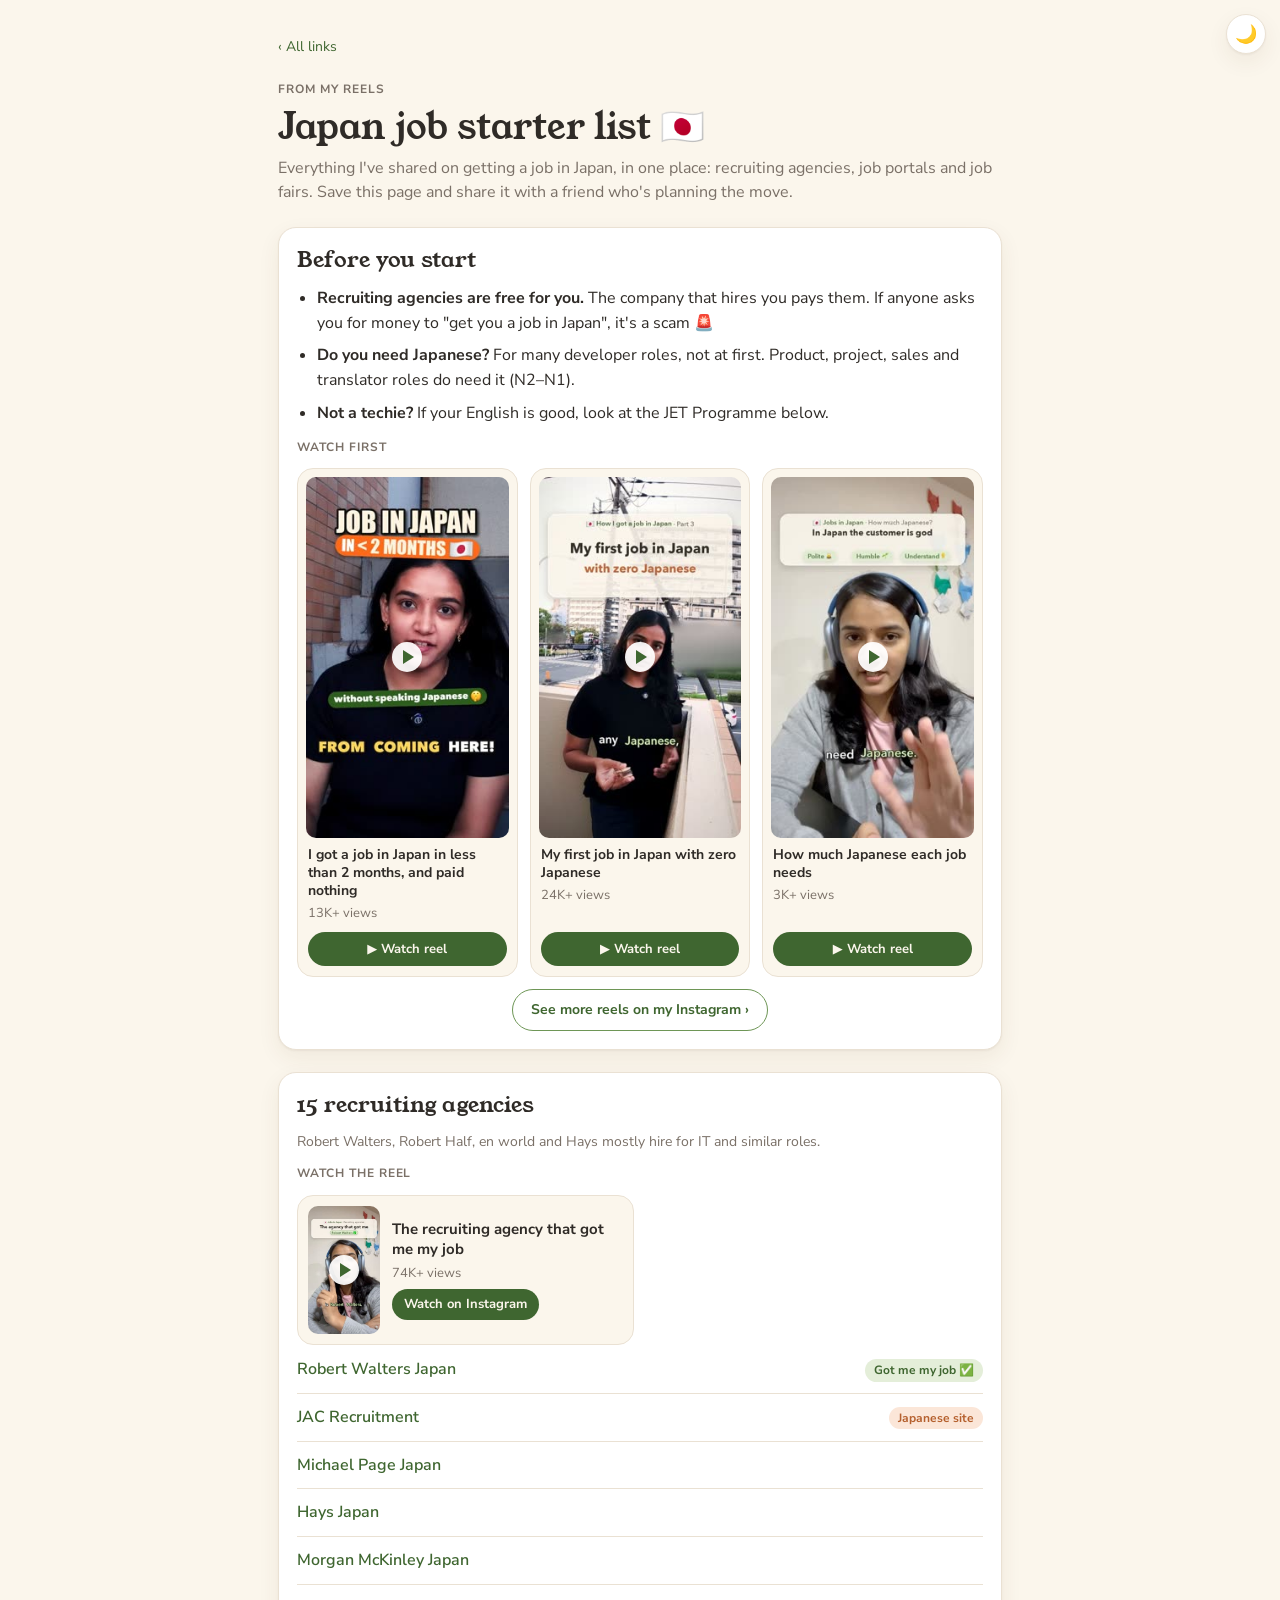
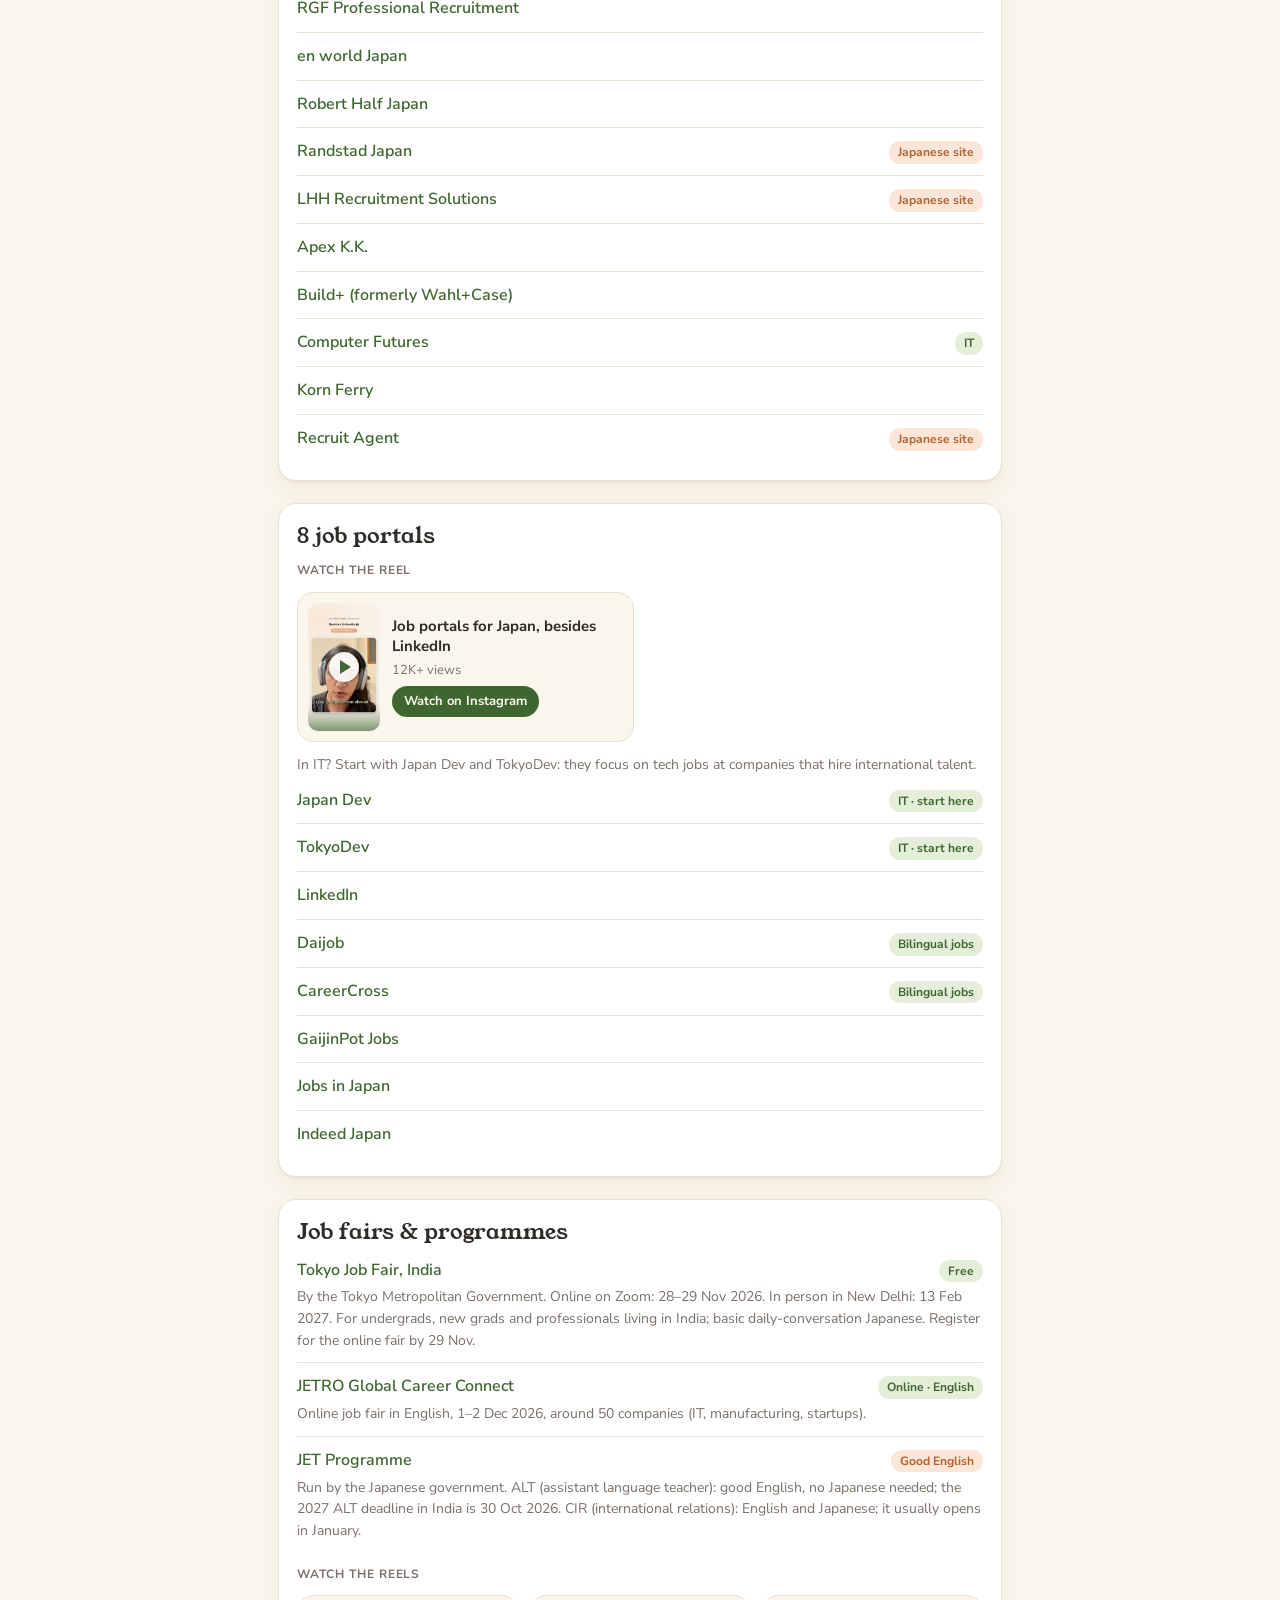
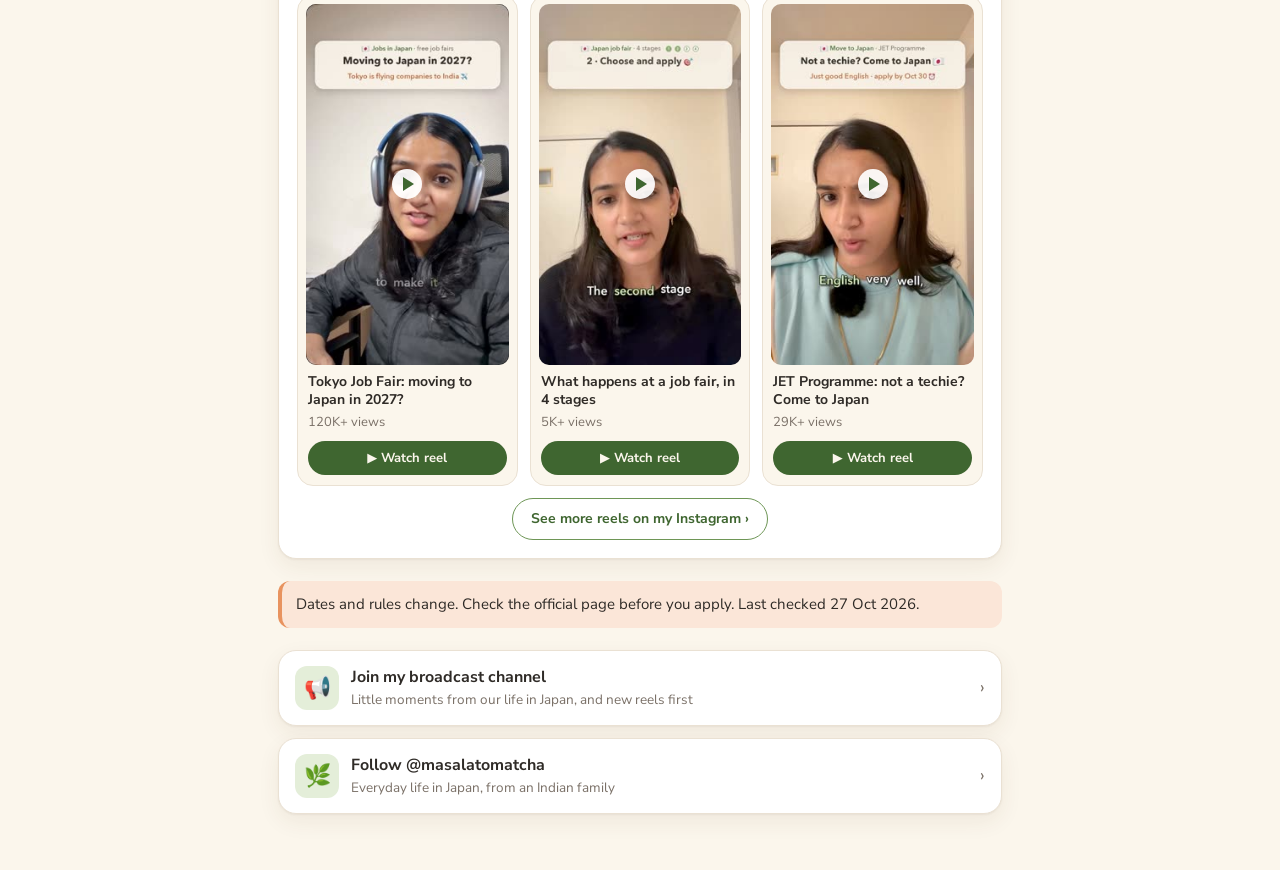
==== jobs.html @ db2bd395 "MasalaToMatcha link page and Japan job starter list Co-Authored-By: Claude Opus 5.5 <noreply@anthrop" ====
<!doctype html>
<html lang="en">
<head>
<meta charset="utf-8">
<meta name="viewport" content="width=device-width, initial-scale=1">
<title>Japan Job Starter List · MasalaToMatcha</title>
<meta name="description" content="A list for Indians looking for a job in Japan: 15 recruiting agencies, 8 job portals and upcoming job fairs, from @masalatomatcha's reels.">
<meta property="og:title" content="Japan Job Starter List">
<meta property="og:description" content="15 recruiting agencies, 8 job portals and upcoming job fairs.">
<meta property="og:image" content="avatar.jpg">
<link rel="icon" href="avatar.jpg">
<link rel="preconnect" href="https://fonts.googleapis.com">
<link rel="preconnect" href="https://fonts.gstatic.com" crossorigin>
<link rel="stylesheet" href="https://fonts.googleapis.com/css2?family=Nunito+Sans:opsz,wght@6..12,400;6..12,600;6..12,700&family=Young+Serif&display=swap">
<script>try { if (localStorage.getItem("theme") === "dark") document.documentElement.dataset.theme = "dark"; } catch {}</script>
<link rel="stylesheet" href="style.css">
<script src="analytics.js" defer></script>
</head>
<body>
<main class="page wide">
  <a class="back" href="index.html">‹ All links</a>

  <header style="display:grid; gap:8px">
    <span class="eyebrow">From my reels</span>
    <h1>Japan job starter list 🇯🇵</h1>
    <p class="muted">Everything I've shared on getting a job in Japan, in one place: recruiting agencies, job portals and
      job fairs. Save this page and share it with a friend who's planning the move.</p>
  </header>

  <section class="card">
    <h2>Before you start</h2>
    <ul class="rules">
      <li><b>Recruiting agencies are free for you.</b> The company that hires you pays them. If anyone asks you for money
        to "get you a job in Japan", it's a scam 🚨</li>
      <li><b>Do you need Japanese?</b> For many developer roles, not at first. Product, project, sales and translator
        roles do need it (N2–N1).</li>
      <li><b>Not a techie?</b> If your English is good, look at the JET Programme below.</li>
    </ul>
    <span class="watch-label">Watch first</span>
    <div class="reels poster">
      <a class="reel" href="https://www.instagram.com/reel/DeWdQTxzWyj/">
        <span class="thumb"><img src="reels/DeWdQTxzWyj.jpg" alt="" loading="lazy" width="72" height="128"><span class="play"></span></span>
        <span class="meta"><b>I got a job in Japan in less than 2 months, and paid nothing</b><span class="views">13K+ views</span><span class="watch">▶ Watch reel</span></span>
      </a>
      <a class="reel" href="https://www.instagram.com/reel/DeblXfXzBxU/">
        <span class="thumb"><img src="reels/DeblXfXzBxU.jpg" alt="" loading="lazy" width="72" height="128"><span class="play"></span></span>
        <span class="meta"><b>My first job in Japan with zero Japanese</b><span class="views">24K+ views</span><span class="watch">▶ Watch reel</span></span>
      </a>
      <a class="reel" href="https://www.instagram.com/reel/DemTF4gz4aX/">
        <span class="thumb"><img src="reels/DemTF4gz4aX.jpg" alt="" loading="lazy" width="72" height="128"><span class="play"></span></span>
        <span class="meta"><b>How much Japanese each job needs</b><span class="views">3K+ views</span><span class="watch">▶ Watch reel</span></span>
      </a>
    </div>
    <a class="more-reels" href="https://www.instagram.com/masalatomatcha/reels/">See more reels on my Instagram ›</a>
  </section>

  <section class="card" id="agencies">
    <h2>15 recruiting agencies</h2>
    <p class="muted small">Robert Walters, Robert Half, en world and Hays mostly hire for IT and similar roles.</p>
    <span class="watch-label">Watch the reel</span>
    <div class="reels">
      <a class="reel" href="https://www.instagram.com/reel/DeeWlKeTxt0/">
        <span class="thumb"><img src="reels/DeeWlKeTxt0.jpg" alt="" loading="lazy" width="72" height="128"><span class="play"></span></span>
        <span class="meta"><b>The recruiting agency that got me my job</b><span class="views">74K+ views</span><span class="watch">Watch on Instagram</span></span>
      </a>
    </div>
    <ol class="list">
      <li><a href="https://www.robertwalters.co.jp/en/">Robert Walters Japan</a><span class="tag">Got me my job ✅</span></li>
      <li><a href="https://www.jac-recruitment.jp/">JAC Recruitment</a><span class="tag peach">Japanese site</span></li>
      <li><a href="https://www.michaelpage.co.jp/en">Michael Page Japan</a></li>
      <li><a href="https://www.hays.co.jp/en">Hays Japan</a></li>
      <li><a href="https://www.morganmckinley.com/jp">Morgan McKinley Japan</a></li>
      <li><a href="https://www.rgf-professional.jp/en/">RGF Professional Recruitment</a></li>
      <li><a href="https://www.enworld.com/">en world Japan</a></li>
      <li><a href="https://www.roberthalf.com/jp/en">Robert Half Japan</a></li>
      <li><a href="https://www.randstad.co.jp/">Randstad Japan</a><span class="tag peach">Japanese site</span></li>
      <li><a href="https://www.lhh.com/ja-jp">LHH Recruitment Solutions</a><span class="tag peach">Japanese site</span></li>
      <li><a href="https://www.apexkk.com/en/">Apex K.K.</a></li>
      <li><a href="https://buildplus.io/">Build+ (formerly Wahl+Case)</a></li>
      <li><a href="https://www.computerfutures.com/ja-jp">Computer Futures</a><span class="tag">IT</span></li>
      <li><a href="https://www.kornferry.com/">Korn Ferry</a></li>
      <li><a href="https://www.r-agent.com/">Recruit Agent</a><span class="tag peach">Japanese site</span></li>
    </ol>
  </section>

  <section class="card" id="portals">
    <h2>8 job portals</h2>
    <span class="watch-label">Watch the reel</span>
    <div class="reels">
      <a class="reel" href="https://www.instagram.com/reel/DeuCCbTTXy9/">
        <span class="thumb"><img src="reels/DeuCCbTTXy9.jpg" alt="" loading="lazy" width="72" height="128"><span class="play"></span></span>
        <span class="meta"><b>Job portals for Japan, besides LinkedIn</b><span class="views">12K+ views</span><span class="watch">Watch on Instagram</span></span>
      </a>
    </div>
    <p class="muted small">In IT? Start with Japan Dev and TokyoDev: they focus on tech jobs at companies that hire international talent.</p>
    <ul class="list">
      <li><a href="https://japan-dev.com/">Japan Dev</a><span class="tag">IT · start here</span></li>
      <li><a href="https://www.tokyodev.com/">TokyoDev</a><span class="tag">IT · start here</span></li>
      <li><a href="https://www.linkedin.com/jobs/">LinkedIn</a></li>
      <li><a href="https://www.daijob.com/en/">Daijob</a><span class="tag">Bilingual jobs</span></li>
      <li><a href="https://www.careercross.com/en">CareerCross</a><span class="tag">Bilingual jobs</span></li>
      <li><a href="https://jobs.gaijinpot.com/">GaijinPot Jobs</a></li>
      <li><a href="https://jobsinjapan.com/">Jobs in Japan</a></li>
      <li><a href="https://jp.indeed.com/">Indeed Japan</a></li>
    </ul>
  </section>

  <section class="card" id="fairs">
    <h2>Job fairs &amp; programmes</h2>
    <ul class="list">
      <li><a href="https://tcg.metro.tokyo.lg.jp/person-indi">Tokyo Job Fair, India</a><span class="tag">Free</span>
        <span class="note">By the Tokyo Metropolitan Government. Online on Zoom: 28–29 Nov 2026. In person in New Delhi:
          13 Feb 2027. For undergrads, new grads and professionals living in India; basic daily-conversation Japanese.
          Register for the online fair by 29 Nov.</span></li>
      <li><a href="https://www.jetro.go.jp/en/events/">JETRO Global Career Connect</a><span class="tag">Online · English</span>
        <span class="note">Online job fair in English, 1–2 Dec 2026, around 50 companies (IT, manufacturing, startups).</span></li>
      <li><a href="https://www.in.emb-japan.go.jp/Jet-Programme">JET Programme</a><span class="tag peach">Good English</span>
        <span class="note">Run by the Japanese government. ALT (assistant language teacher): good English, no Japanese
          needed; the 2027 ALT deadline in India is 30 Oct 2026. CIR (international relations): English and Japanese;
          it usually opens in January.</span></li>
    </ul>
    <span class="watch-label">Watch the reels</span>
    <div class="reels poster">
      <a class="reel" href="https://www.instagram.com/reel/De1mpiJTy8b/">
        <span class="thumb"><img src="reels/De1mpiJTy8b.jpg" alt="" loading="lazy" width="72" height="128"><span class="play"></span></span>
        <span class="meta"><b>Tokyo Job Fair: moving to Japan in 2027?</b><span class="views">120K+ views</span><span class="watch">▶ Watch reel</span></span>
      </a>
      <a class="reel" href="https://www.instagram.com/reel/De9SPQ_Sz_m/">
        <span class="thumb"><img src="reels/De9SPQ_Sz_m.jpg" alt="" loading="lazy" width="72" height="128"><span class="play"></span></span>
        <span class="meta"><b>What happens at a job fair, in 4 stages</b><span class="views">5K+ views</span><span class="watch">▶ Watch reel</span></span>
      </a>
      <a class="reel" href="https://www.instagram.com/reel/De6i4z8TVKn/">
        <span class="thumb"><img src="reels/De6i4z8TVKn.jpg" alt="" loading="lazy" width="72" height="128"><span class="play"></span></span>
        <span class="meta"><b>JET Programme: not a techie? Come to Japan</b><span class="views">29K+ views</span><span class="watch">▶ Watch reel</span></span>
      </a>
    </div>
    <a class="more-reels" href="https://www.instagram.com/masalatomatcha/reels/">See more reels on my Instagram ›</a>
  </section>

  <div class="callout">Dates and rules change. Check the official page before you apply. Last checked 27 Oct 2026.</div>

  <section class="links" aria-label="More">
    <a class="link" id="channel-link" href="https://www.instagram.com/channel/Rrvq-1swxfAt-TYS/">
      <span class="ico" aria-hidden="true">📢</span>
      <span><b>Join my broadcast channel</b><span>Little moments from our life in Japan, and new reels first</span></span>
      <span class="go" aria-hidden="true">›</span>
    </a>
    <a class="link" href="https://www.instagram.com/masalatomatcha/">
      <span class="ico" aria-hidden="true">🌿</span>
      <span><b>Follow @masalatomatcha</b><span>Everyday life in Japan, from an Indian family</span></span>
      <span class="go" aria-hidden="true">›</span>
    </a>
  </section>
</main>
<button class="theme" type="button" id="theme" aria-label="Switch to dark mode">🌙</button>
<script>
  // Light by default; the button switches to dark and back, remembered on this device.
  const themeBtn = document.getElementById("theme");
  const showTheme = () => { const dark = document.documentElement.dataset.theme === "dark";
    themeBtn.textContent = dark ? "☀️" : "🌙"; themeBtn.setAttribute("aria-label", dark ? "Switch to light mode" : "Switch to dark mode"); };
  themeBtn.addEventListener("click", () => {
    const dark = document.documentElement.dataset.theme !== "dark";
    if (dark) document.documentElement.dataset.theme = "dark"; else delete document.documentElement.dataset.theme;
    try { localStorage.setItem("theme", dark ? "dark" : "light"); } catch {}
    showTheme();
  });
  showTheme();
</script>
</body>
</html>
---- style.css ----
/* MasalaToMatcha link pages. Her brand: cream paper, white cards, sage and peach, soft and calm. */
:root {
  --paper: #FBF6EC;
  --card: #FFFFFF;
  --ink: #2F2B27;
  --muted: #7A7067;
  --line: #EAE1D3;
  --sage: #6E9656;
  --sage-deep: #3F6630;
  --sage-soft: #E4EED9;
  --peach: #E8935F;
  --peach-deep: #B5602E;
  --peach-soft: #FBE6D8;
  --shadow: 0 1px 2px rgba(80, 60, 30, .06), 0 8px 22px rgba(80, 60, 30, .07);
  --f-body: "Avenir Next", "Nunito Sans", "Segoe UI", system-ui, sans-serif;
  --f-display: "Young Serif", Georgia, serif;
  color-scheme: light;
}
/* light by default; the toggle sets data-theme="dark" */
:root[data-theme="dark"] {
  --paper: #1C1F1A; --card: #262A23; --ink: #EFE9DF; --muted: #A89F93; --line: #383D33;
  --sage: #94BC79; --sage-deep: #B9D8A3; --sage-soft: #2E3A27; --peach: #F0A877; --peach-deep: #F5BE98;
  --peach-soft: #3D2E24; --shadow: 0 1px 2px rgba(0, 0, 0, .35); color-scheme: dark;
}
* { box-sizing: border-box; }
html { -webkit-text-size-adjust: 100%; }
body { margin: 0; background: var(--paper); color: var(--ink); font: 16px/1.55 var(--f-body); }
a { color: var(--sage-deep); }
:focus-visible { outline: 2px solid var(--sage); outline-offset: 3px; border-radius: 6px; }
.page { max-width: 560px; margin: 0 auto; padding: 36px 18px 56px; display: grid; gap: 22px; }
.page.wide { max-width: 760px; }
h1, h2, h3 { margin: 0; text-wrap: balance; }
h1 { font: 400 clamp(28px, 7vw, 36px)/1.15 var(--f-display); }
h2 { font: 400 22px/1.25 var(--f-display); }
h3 { font-size: 16px; }
p { margin: 0; }
.muted { color: var(--muted); }
.small { font-size: 14px; }
.eyebrow { font-size: 12px; font-weight: 700; letter-spacing: .08em; text-transform: uppercase; color: var(--muted); }

/* profile header */
.hero { display: grid; justify-items: center; text-align: center; gap: 10px; }
.avatar { width: 112px; height: 112px; border-radius: 50%; object-fit: cover; border: 4px solid var(--card); box-shadow: var(--shadow); }
.handle { font-weight: 700; color: var(--sage-deep); }
.tagline { color: var(--muted); max-width: 34ch; }
.welcome { max-width: 40ch; font-size: 15px; line-height: 1.6; background: var(--card); border: 1px solid var(--line);
  border-radius: 16px; padding: 12px 16px; box-shadow: var(--shadow); }

/* link buttons */
.links { display: grid; gap: 12px; }
.link { display: grid; grid-template-columns: 44px 1fr auto; align-items: center; gap: 12px; padding: 14px 16px; background: var(--card);
  border: 1px solid var(--line); border-radius: 18px; box-shadow: var(--shadow); text-decoration: none; color: var(--ink);
  transition: transform .15s ease, border-color .15s ease; }
.link:hover { transform: translateY(-1px); border-color: var(--sage); }
@media (prefers-reduced-motion: reduce) { .link { transition: none; } .link:hover { transform: none; } }
.link .ico { width: 44px; height: 44px; border-radius: 12px; display: grid; place-items: center; font-size: 22px; background: var(--sage-soft); }
.link.peach .ico { background: var(--peach-soft); }
.link b { display: block; font-size: 16px; color: var(--ink); }
.link span { display: block; font-size: 13.5px; color: var(--muted); }
.link .go { color: var(--muted); font-size: 18px; }
.theme { position: fixed; top: max(14px, env(safe-area-inset-top, 0px)); right: max(14px, env(safe-area-inset-right, 0px));
  width: 40px; height: 40px; border-radius: 50%; border: 1px solid var(--line); background: var(--card); color: var(--ink);
  font-size: 18px; cursor: pointer; box-shadow: var(--shadow); display: grid; place-items: center; z-index: 5; }
.theme:hover { border-color: var(--sage); }
.link.feature { border-color: var(--sage); }

.copy { display: flex; flex-wrap: wrap; align-items: center; justify-content: center; gap: 8px; font-size: 14px; }
.copy code { font: 600 14px/1 var(--f-body); background: var(--card); border: 1px solid var(--line); padding: 7px 10px; border-radius: 10px; user-select: all; }
.btn { border: 1px solid var(--line); background: var(--card); color: var(--ink); border-radius: 999px; padding: 7px 14px; font: 600 14px var(--f-body); cursor: pointer; }
.btn:hover { border-color: var(--sage); }
.actions { display: flex; flex-wrap: wrap; justify-content: center; gap: 10px; margin-top: 4px; }
.actions .btn { padding: 10px 20px; font-size: 15px; text-decoration: none; }
.btn.primary { background: var(--sage-deep); border-color: var(--sage-deep); color: var(--paper); }
.btn.primary:hover { filter: brightness(1.08); }
footer { text-align: center; font-size: 13px; color: var(--muted); }

/* content pages */
.back { font-size: 14px; text-decoration: none; }
.card { background: var(--card); border: 1px solid var(--line); border-radius: 18px; padding: 18px; box-shadow: var(--shadow); display: grid; gap: 12px; }
.rules { margin: 0; padding-left: 20px; display: grid; gap: 8px; }
.list { list-style: none; margin: 0; padding: 0; display: grid; }
.list li { display: grid; grid-template-columns: 1fr auto; gap: 4px 12px; padding: 11px 0; border-top: 1px solid var(--line); align-items: baseline; }
.list li:first-child { border-top: 0; padding-top: 0; }
.list .note { grid-column: 1 / -1; font-size: 14px; color: var(--muted); }
.list a { font-weight: 600; text-decoration: none; }
.list a:hover { text-decoration: underline; }
.tag { font-size: 12px; font-weight: 700; border-radius: 999px; padding: 2px 9px; white-space: nowrap; background: var(--sage-soft); color: var(--sage-deep); }
.tag.peach { background: var(--peach-soft); color: var(--peach-deep); }
.callout { border-left: 4px solid var(--peach); background: var(--peach-soft); border-radius: 12px; padding: 12px 14px; font-size: 15px; }

/* media kit */
.stats { display: grid; grid-template-columns: repeat(auto-fit, minmax(140px, 1fr)); gap: 1px; background: var(--line); border: 1px solid var(--line); border-radius: 18px; overflow: hidden; }
.stat { background: var(--card); padding: 14px 16px; display: grid; gap: 2px; }
.stat .v { font: 400 28px/1.1 var(--f-display); font-variant-numeric: tabular-nums; }
.stat .l { font-size: 13px; color: var(--muted); }
.grid2 { display: grid; grid-template-columns: repeat(auto-fit, minmax(min(100%, 300px), 1fr)); gap: 16px; }
.chips { display: flex; flex-wrap: wrap; gap: 8px; }
.chips span { background: var(--sage-soft); color: var(--sage-deep); border-radius: 999px; padding: 5px 12px; font-size: 14px; font-weight: 600; }
.top { list-style: none; margin: 0; padding: 0; display: grid; gap: 8px; }
.top li { display: grid; grid-template-columns: 1fr auto; gap: 10px; align-items: baseline; }
.top b { font-variant-numeric: tabular-nums; }

/* reel cards: thumbnail + play, title, views, a clear Watch button */
.reels { display: grid; grid-template-columns: repeat(auto-fill, minmax(min(100%, 230px), 1fr)); gap: 12px; }
.reel { display: grid; grid-template-columns: 72px 1fr; gap: 12px; align-items: center; padding: 10px; border-radius: 16px;
  background: var(--paper); border: 1px solid var(--line); text-decoration: none; color: var(--ink);
  transition: transform .15s ease, border-color .15s ease; }
.reel:hover { transform: translateY(-1px); border-color: var(--sage); }
@media (prefers-reduced-motion: reduce) { .reel { transition: none; } .reel:hover { transform: none; } }
.reel .thumb { position: relative; width: 72px; aspect-ratio: 9 / 16; border-radius: 10px; overflow: hidden; background: var(--line); }
.reel .thumb img { width: 100%; height: 100%; object-fit: cover; display: block; }
.reel .play { position: absolute; inset: 0; display: grid; place-items: center; }
.reel .play::before { content: ""; width: 30px; height: 30px; border-radius: 50%; background: rgba(255, 255, 255, .92);
  box-shadow: 0 2px 8px rgba(0, 0, 0, .25); }
.reel .play::after { content: ""; position: absolute; border-style: solid; border-width: 7px 0 7px 11px;
  border-color: transparent transparent transparent #3F6630; margin-left: 3px; }
.reel .meta { display: grid; gap: 4px; min-width: 0; }
.reel b { font-size: 15px; line-height: 1.3; color: var(--ink); }
.reel .views { font-size: 13px; color: var(--muted); }
.reel .watch { justify-self: start; margin-top: 2px; background: var(--sage-deep); color: var(--paper); border-radius: 999px;
  padding: 5px 12px; font-size: 13px; font-weight: 700; }
.watch-label { font-size: 12px; font-weight: 700; letter-spacing: .08em; text-transform: uppercase; color: var(--muted); }
.series h2 { text-align: center; }

/* rows of several reels: poster cards (cover on top). Phones: a row you swipe; wider screens: 3 across */
.reel .watch { white-space: nowrap; }
.reels.poster { grid-template-columns: none; grid-auto-flow: column; grid-auto-columns: minmax(148px, 46%);
  overflow-x: auto; scroll-snap-type: x mandatory; padding-bottom: 6px; scrollbar-width: thin; }
.reels.poster .reel { grid-template-columns: 1fr; grid-template-rows: auto 1fr; align-items: stretch; gap: 8px; padding: 8px; scroll-snap-align: start; min-width: 0; }
.reels.poster .reel .thumb { width: 100%; }
.reels.poster .reel .meta { display: flex; flex-direction: column; gap: 3px; padding: 0 2px 2px; }
.reels.poster .reel b { font-size: 14px; }
.reels.poster .reel .watch { align-self: stretch; text-align: center; margin-top: auto; padding: 7px 8px; overflow: hidden; text-overflow: ellipsis; }
.reels.poster .reel .views { margin-bottom: 6px; }
@media (min-width: 560px) {
  .reels.poster { grid-auto-flow: row; grid-template-columns: repeat(3, 1fr); grid-auto-columns: auto; overflow: visible; padding-bottom: 0; }
}
.more-reels { justify-self: center; display: inline-flex; align-items: center; gap: 6px; padding: 9px 18px; border-radius: 999px;
  border: 1px solid var(--sage); color: var(--sage-deep); background: var(--card); font-weight: 700; font-size: 14px; text-decoration: none; }
.more-reels:hover { background: var(--sage-soft); }
.series { justify-items: stretch; }
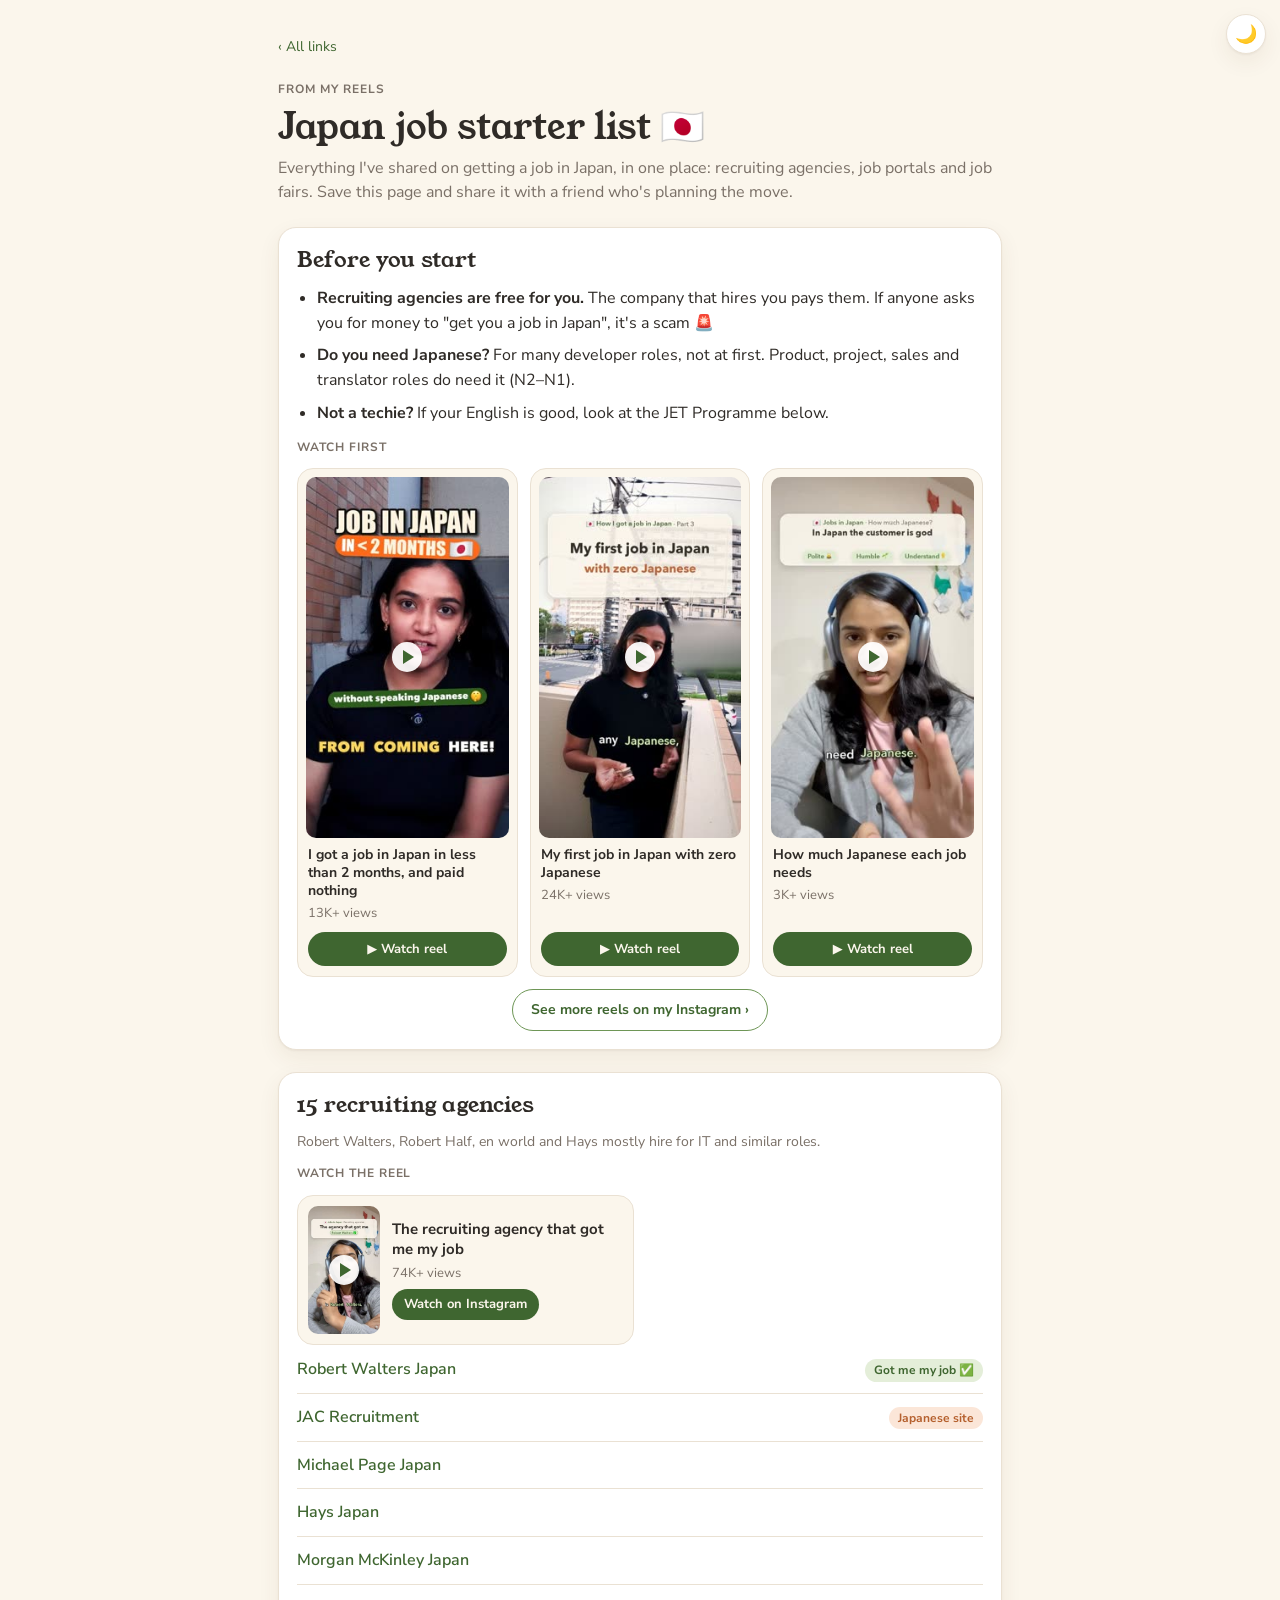
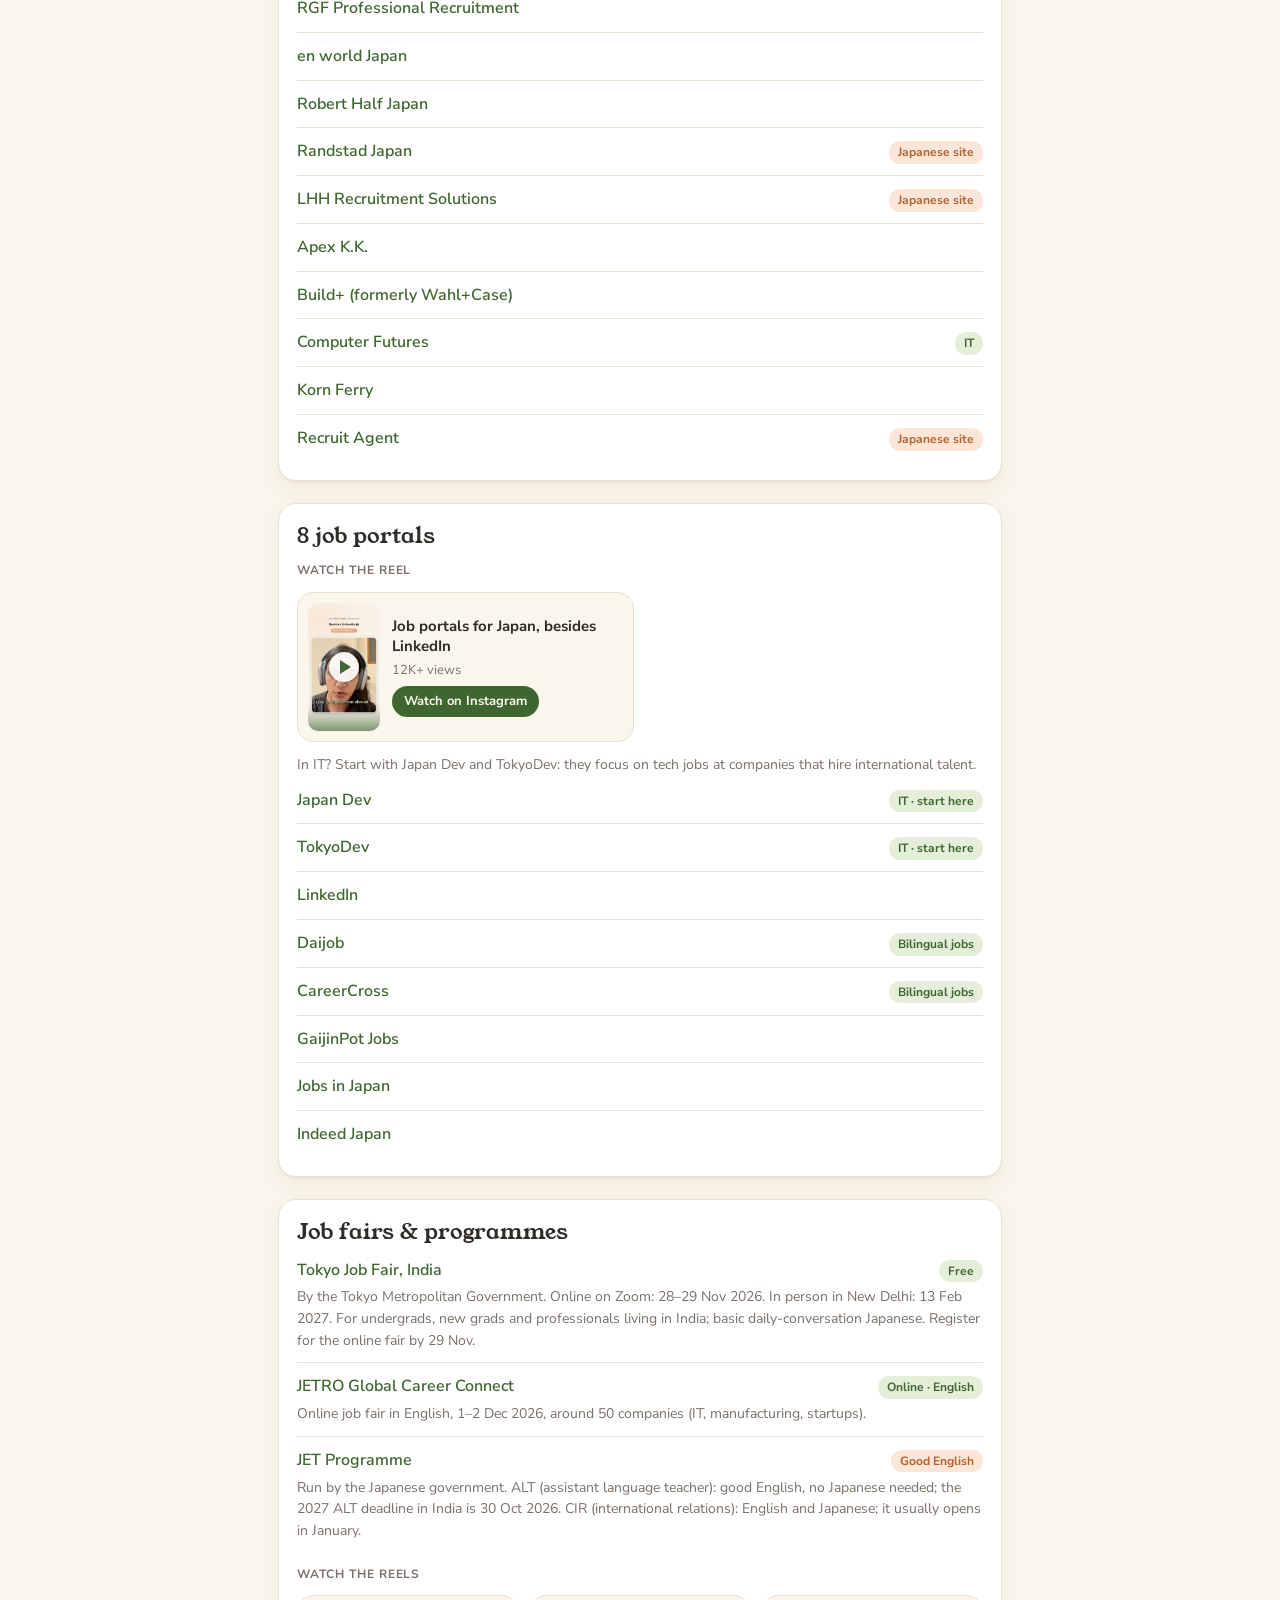
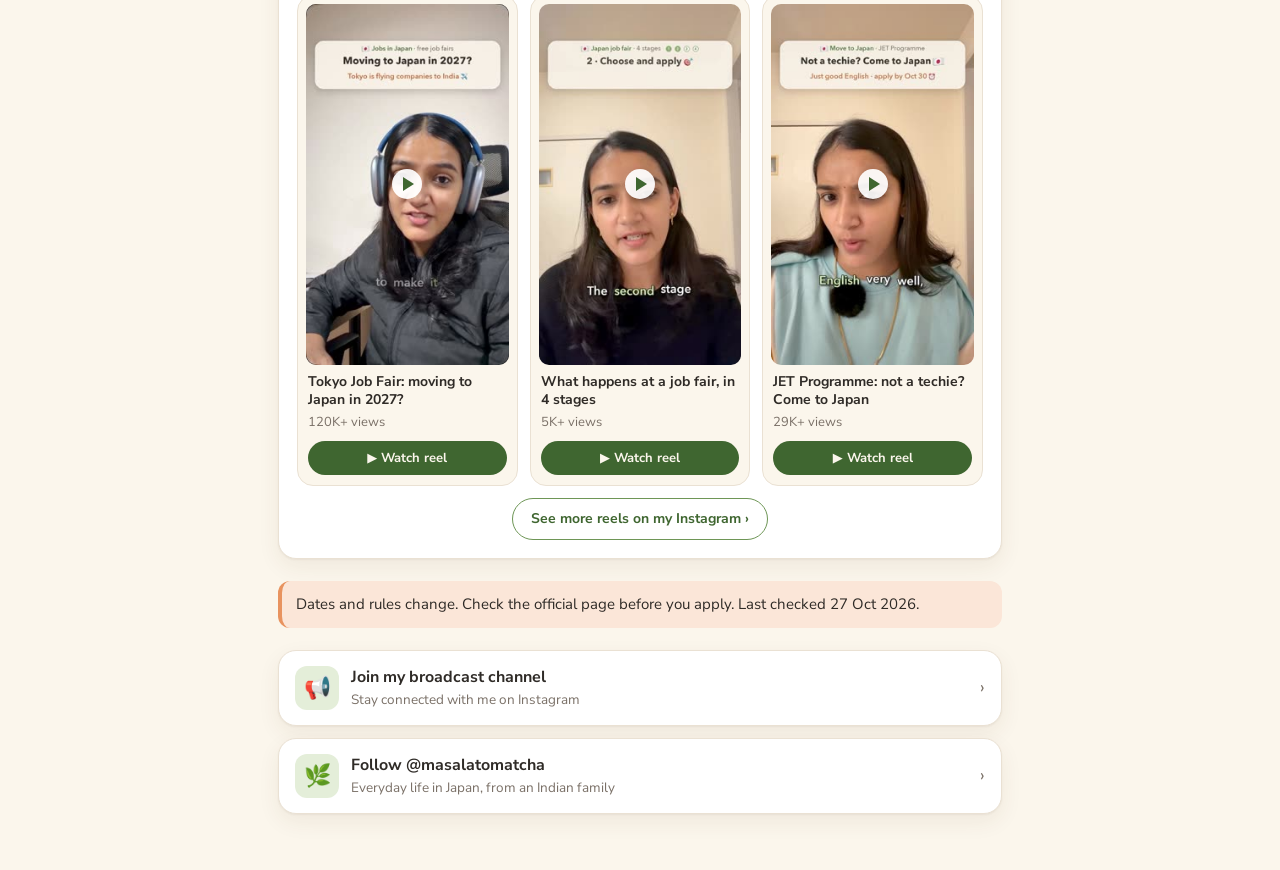
==== commit 885e2558: "Plain broadcast channel line; note how to publish Co-Authored-By: Claude Opus 5.5 <noreply@anthropic" ====
--- a/jobs.html
+++ b/jobs.html
@@ -142,7 +142,7 @@
   <section class="links" aria-label="More">
     <a class="link" id="channel-link" href="https://www.instagram.com/channel/Rrvq-1swxfAt-TYS/">
       <span class="ico" aria-hidden="true">📢</span>
-      <span><b>Join my broadcast channel</b><span>Little moments from our life in Japan, and new reels first</span></span>
+      <span><b>Join my broadcast channel</b><span>Stay connected with me on Instagram</span></span>
       <span class="go" aria-hidden="true">›</span>
     </a>
     <a class="link" href="https://www.instagram.com/masalatomatcha/">
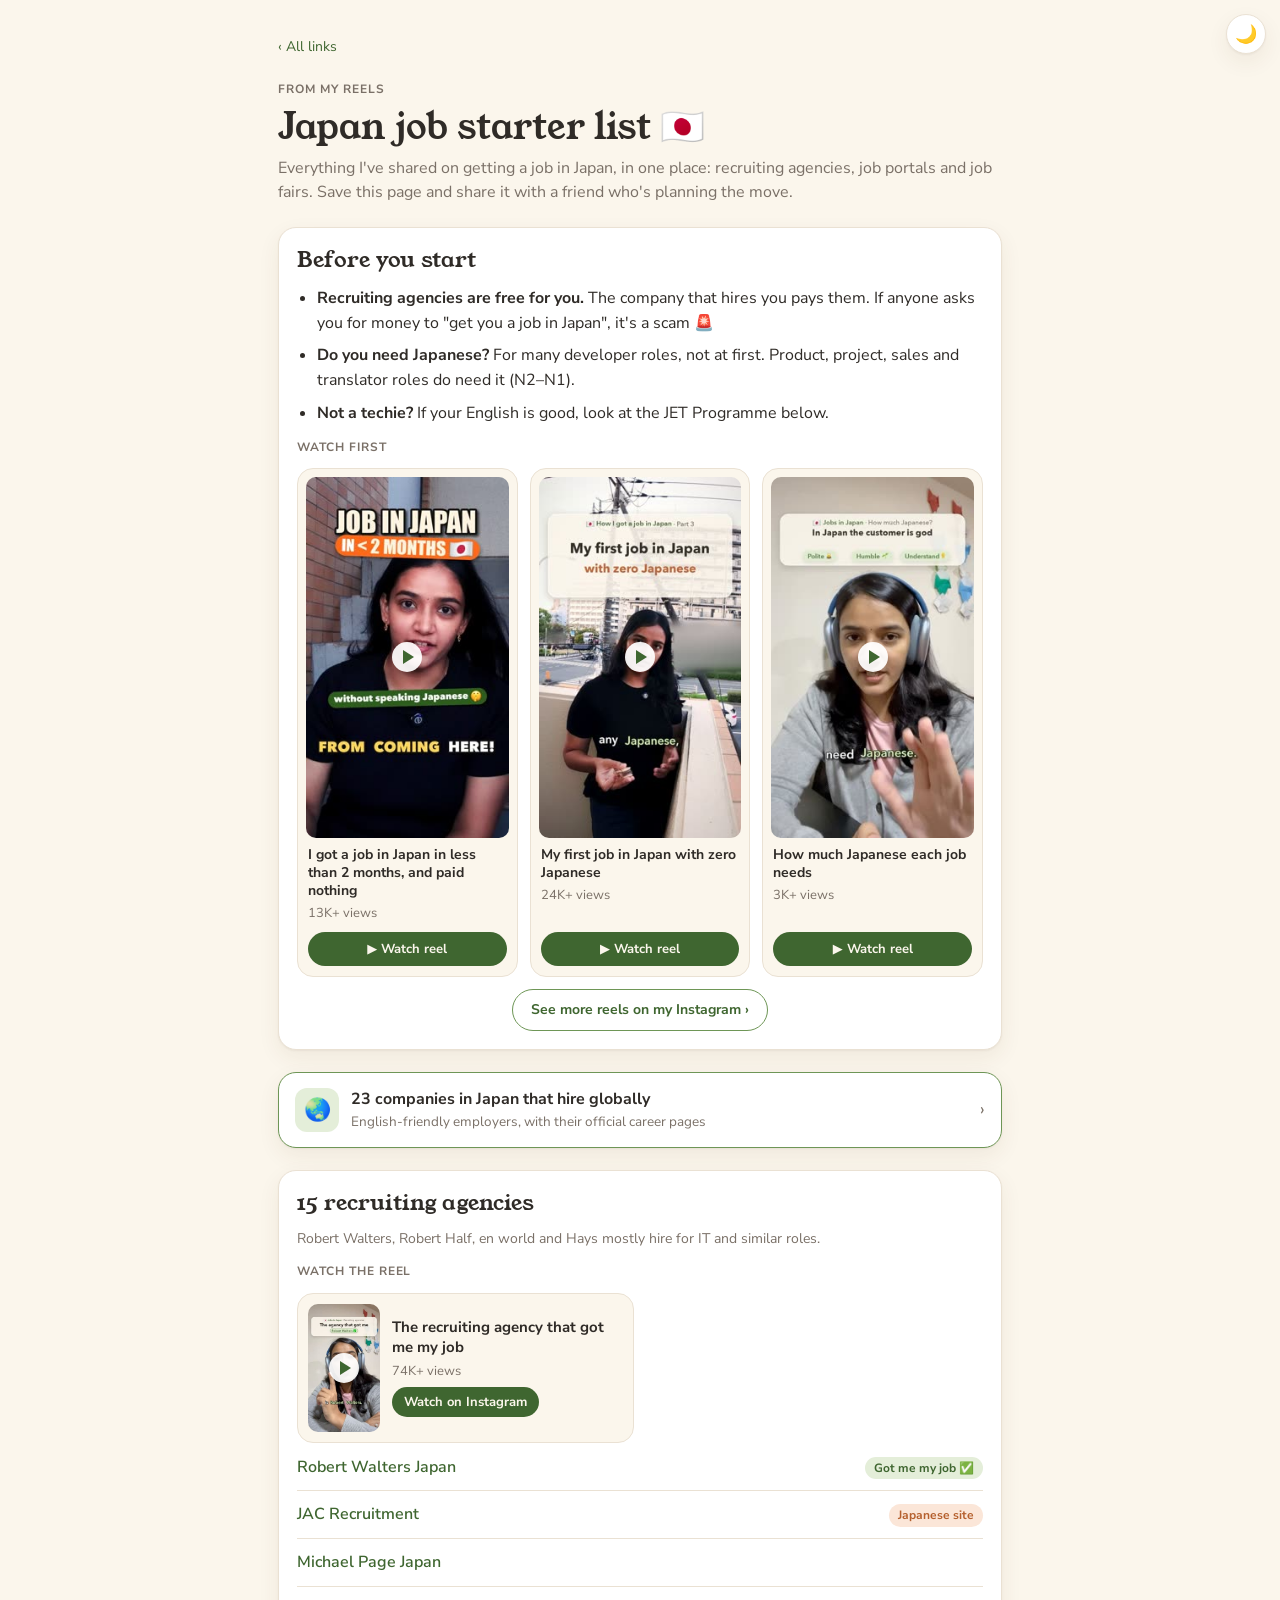
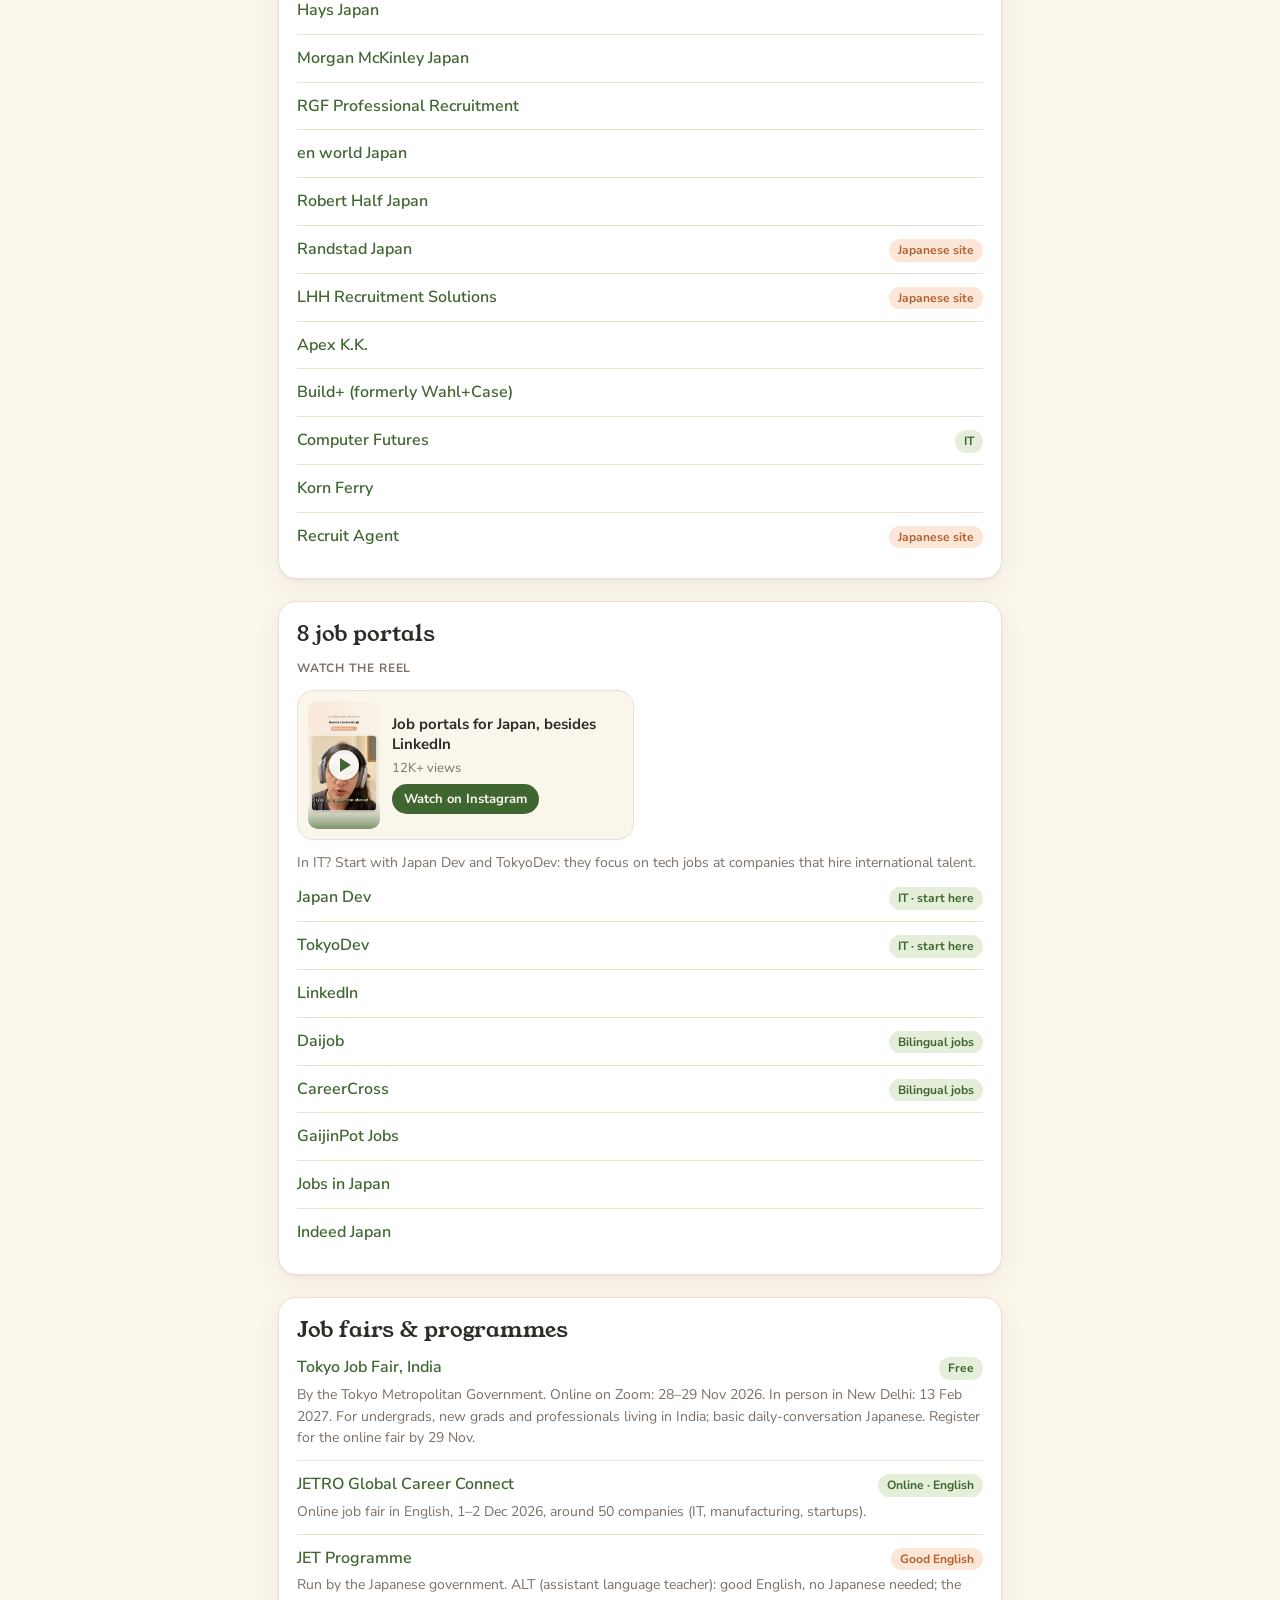
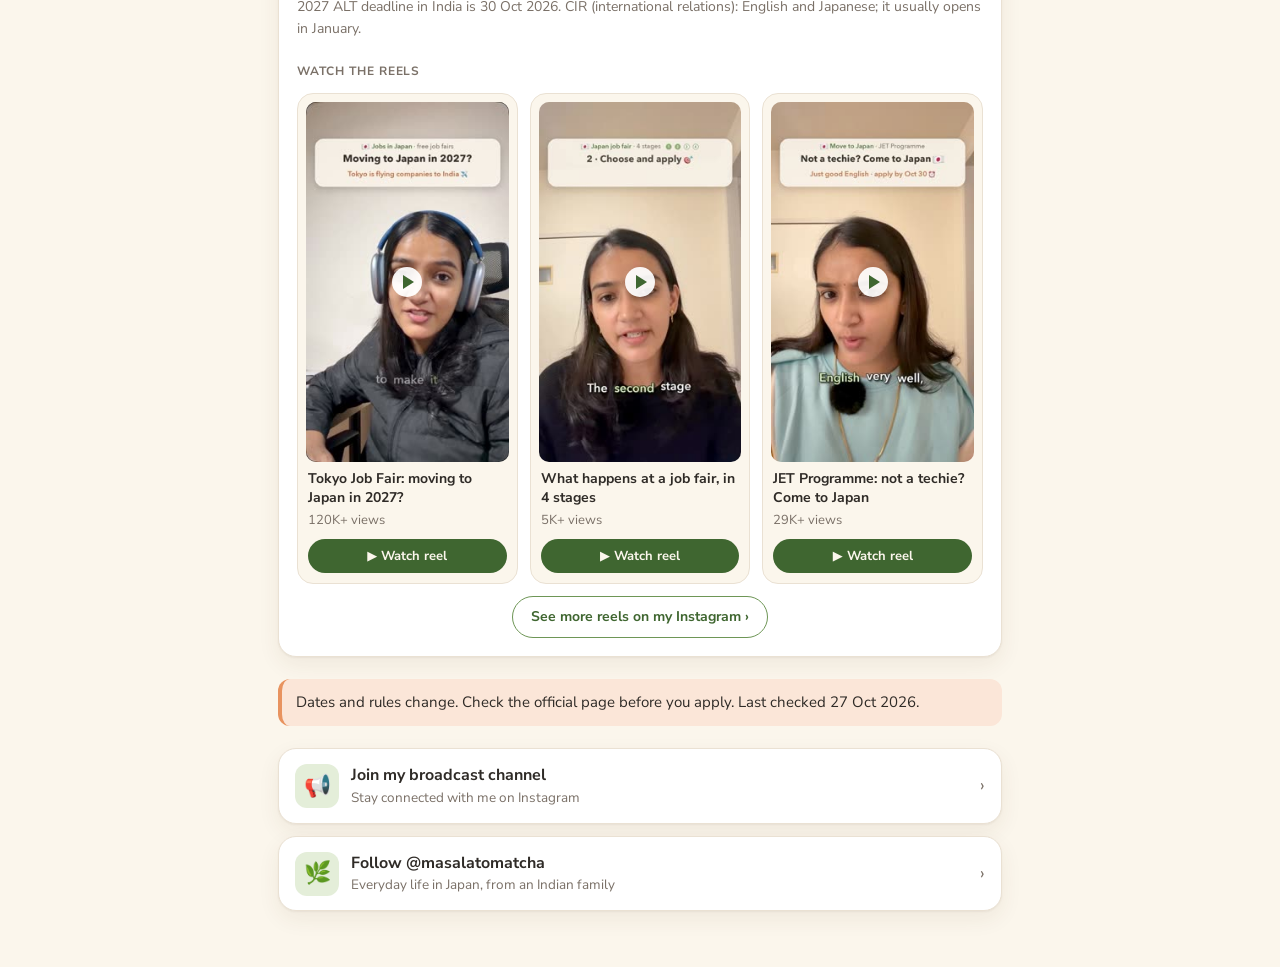
==== commit ae2cc5be: "Add page of companies in Japan that hire globally, linked from the job list Co-Authored-By: Claude O" ====
--- a/jobs.html
+++ b/jobs.html
@@ -13,8 +13,8 @@
 <link rel="preconnect" href="https://fonts.gstatic.com" crossorigin>
 <link rel="stylesheet" href="https://fonts.googleapis.com/css2?family=Nunito+Sans:opsz,wght@6..12,400;6..12,600;6..12,700&family=Young+Serif&display=swap">
 <script>try { if (localStorage.getItem("theme") === "dark") document.documentElement.dataset.theme = "dark"; } catch {}</script>
-<link rel="stylesheet" href="style.css">
-<script src="analytics.js" defer></script>
+<link rel="stylesheet" href="style.css?v=6">
+<script src="analytics.js?v=2" defer></script>
 </head>
 <body>
 <main class="page wide">
@@ -53,6 +53,14 @@
     </div>
     <a class="more-reels" href="https://www.instagram.com/masalatomatcha/reels/">See more reels on my Instagram ›</a>
   </section>
+
+  <nav class="links" aria-label="Company list">
+    <a class="link feature" href="companies.html">
+      <span class="ico" aria-hidden="true">🌏</span>
+      <span><b>23 companies in Japan that hire globally</b><span>English-friendly employers, with their official career pages</span></span>
+      <span class="go" aria-hidden="true">›</span>
+    </a>
+  </nav>
 
   <section class="card" id="agencies">
     <h2>15 recruiting agencies</h2>
--- a/style.css
+++ b/style.css
@@ -41,7 +41,11 @@
 /* profile header */
 .hero { display: grid; justify-items: center; text-align: center; gap: 10px; }
 .avatar { width: 112px; height: 112px; border-radius: 50%; object-fit: cover; border: 4px solid var(--card); box-shadow: var(--shadow); }
-.handle { font-weight: 700; color: var(--sage-deep); }
+.handle { display: inline-flex; align-items: center; gap: 8px; padding: 6px 14px 6px 8px; border-radius: 999px;
+  background: var(--card); border: 1px solid var(--line); box-shadow: var(--shadow);
+  color: var(--ink); font-weight: 700; font-size: 15px; line-height: 1; text-decoration: none; }
+.handle:hover { border-color: var(--sage); }
+.handle .ig { flex: none; display: block; }
 .tagline { color: var(--muted); max-width: 34ch; }
 .welcome { max-width: 40ch; font-size: 15px; line-height: 1.6; background: var(--card); border: 1px solid var(--line);
   border-radius: 16px; padding: 12px 16px; box-shadow: var(--shadow); }
@@ -139,3 +143,20 @@
   border: 1px solid var(--sage); color: var(--sage-deep); background: var(--card); font-weight: 700; font-size: 14px; text-decoration: none; }
 .more-reels:hover { background: var(--sage-soft); }
 .series { justify-items: stretch; }
+
+/* study books: one tap-to-open card per level, styled like the link buttons */
+.levels { display: grid; gap: 12px; }
+.level { background: var(--card); border: 1px solid var(--line); border-radius: 18px; box-shadow: var(--shadow); overflow: hidden; }
+.level[open] { border-color: var(--sage); }
+.level summary { list-style: none; display: grid; grid-template-columns: 44px 1fr auto; align-items: center; gap: 12px;
+  padding: 14px 16px; cursor: pointer; }
+.level summary::-webkit-details-marker { display: none; }
+.level summary .ico { width: 44px; height: 44px; border-radius: 12px; display: grid; place-items: center; font-size: 22px; background: var(--sage-soft); }
+.level summary b { display: block; font-size: 16px; }
+.level summary span span { display: block; font-size: 13.5px; color: var(--muted); }
+.level summary .go { color: var(--muted); font-size: 18px; transition: transform .2s ease; }
+.level[open] summary .go { transform: rotate(90deg); }
+@media (prefers-reduced-motion: reduce) { .level summary .go { transition: none; } }
+.level .list { padding: 4px 16px 14px; border-top: 1px solid var(--line); }
+.level .list li:first-child { padding-top: 11px; }
+.level > p { padding: 0 16px 16px; }
